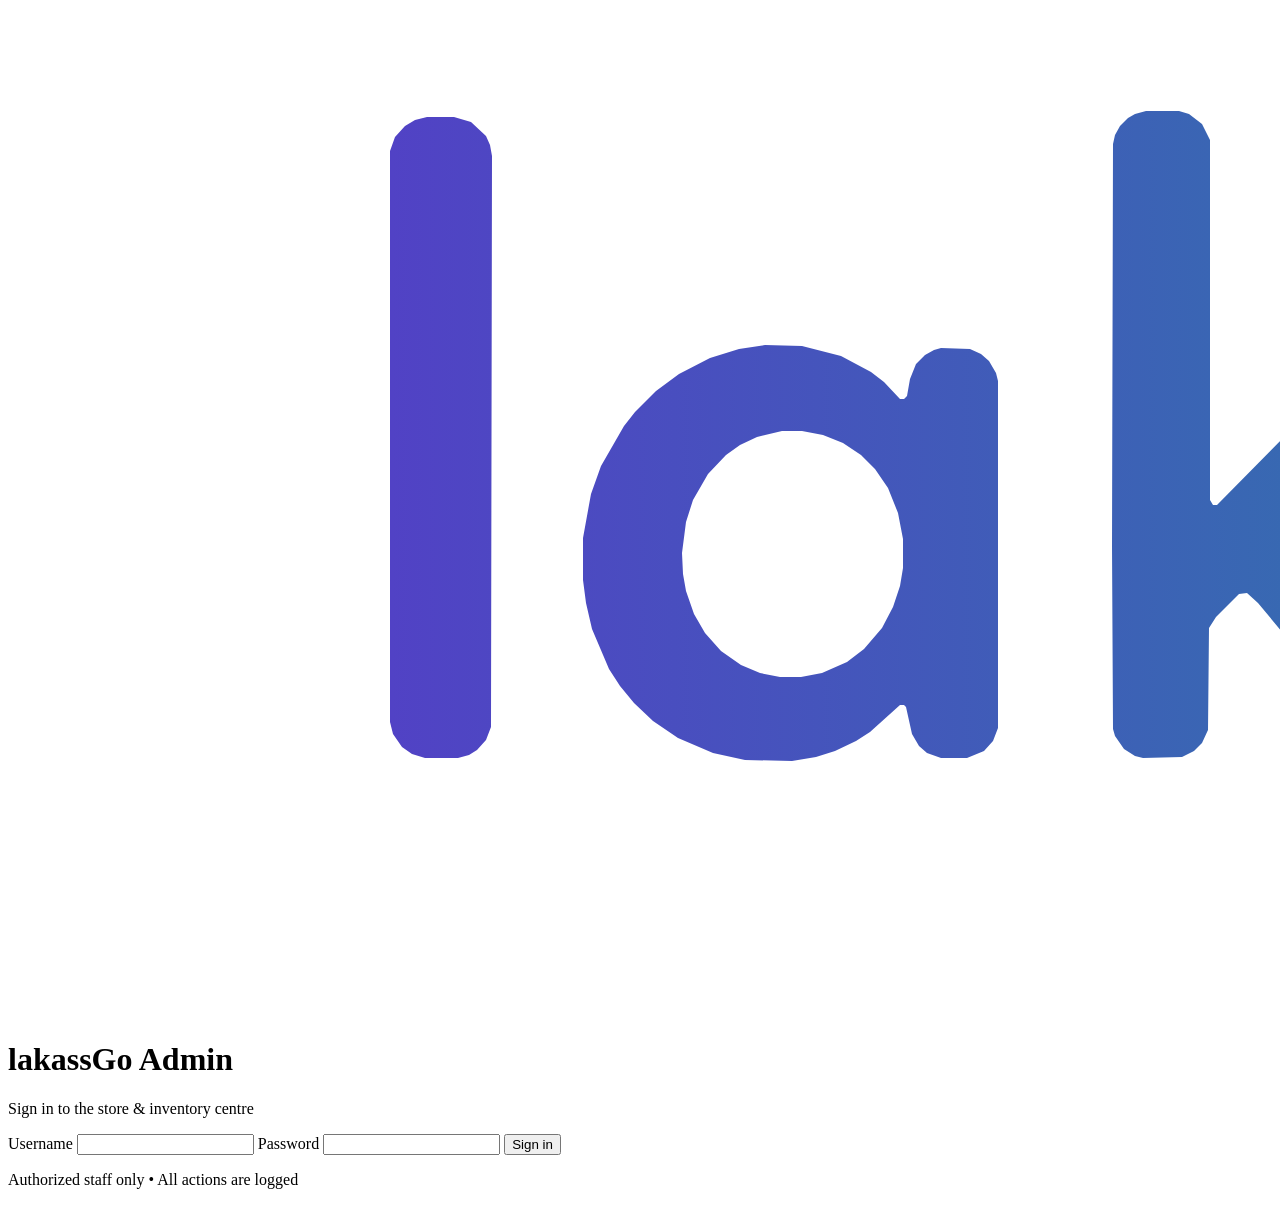
==== admin.html @ 83afafa0 "Add admin.html for admin interface structure This file contains the HTML structure for the lakassGo " ====
<!DOCTYPE html>
<html lang="en">
<head>
<meta charset="UTF-8" />
<meta name="viewport" content="width=device-width, initial-scale=1.0" />
<title>lakassGo Admin — Store &amp; inventory centre</title>
<meta name="robots" content="noindex, nofollow" />
<link rel="icon" type="image/svg+xml" href="assets/logo.svg" />
<link rel="preconnect" href="https://fonts.googleapis.com" />
<link rel="preconnect" href="https://fonts.gstatic.com" crossorigin />
<link href="https://fonts.googleapis.com/css2?family=Inter:wght@400;500;700;800&display=swap" rel="stylesheet" />
<link rel="stylesheet" href="admin.css" />
</head>
<body class="login-page">

<!-- Login -->
<form class="login-card" id="loginForm">
  <img src="assets/logo.svg" alt="lakassGo" />
  <h1>lakassGo Admin</h1>
  <p>Sign in to the store &amp; inventory centre</p>
  <p class="login-error" id="loginError" hidden>Wrong username or password.</p>
  <label>Username
    <input type="text" id="loginUser" autocomplete="username" required />
  </label>
  <label>Password
    <input type="password" id="loginPass" autocomplete="current-password" required />
  </label>
  <button type="submit" class="btn btn-primary btn-block">Sign in</button>
  <p class="login-note">Authorized staff only &bull; All actions are logged</p>
</form>

<!-- App -->
<div class="app" id="app" hidden>
  <aside class="sidebar" id="sidebar">
    <div class="side-brand">
      <img src="assets/logo.svg" alt="lakassGo" />
      <strong>Store &amp; inventory centre<small>lakassGo admin</small></strong>
    </div>
    <nav class="side-nav" id="sideNav">
      <button class="side-item active" data-view="dashboard"><span>🏠</span>Dashboard</button>
      <button class="side-item" data-view="orders"><span>🛍️</span>Orders &amp; fulfillment</button>
      <button class="side-item" data-view="delivery"><span>🚚</span>Delivery</button>
      <button class="side-item" data-view="chat"><span>💬</span>Chat</button>
      <button class="side-item" data-view="products"><span>📦</span>Product catalog</button>
      <button class="side-item" data-view="inventory"><span>🏷️</span>Inventory</button>
      <button class="side-item" data-view="catalogue"><span>📄</span>Catalogue builder</button>
      <button class="side-item" data-view="slider"><span>🖼️</span>Home slider</button>
      <button class="side-item" data-view="reporting"><span>📈</span>Reporting</button>
      <button class="side-item" data-view="marketing"><span>📢</span>Marketing</button>
      <button class="side-item" data-view="channels"><span>🔖</span>Sales channels</button>
      <button class="side-item" data-view="gshopping"><span>🛒</span>Google Shopping</button>
      <button class="side-item" data-view="feed"><span>🔄</span>Daily catalogue feed</button>
      <button class="side-item" data-view="intelligence"><span>🧠</span>Intelligence</button>
      <button class="side-item" data-view="strategy"><span>⚙️</span>360 Strategy Engine</button>
      <button class="side-item" data-view="finance"><span>💵</span>Finance</button>
      <button class="side-item" data-view="rpay"><span>💳</span>Rpay</button>
      <button class="side-item" data-view="procurement"><span>📋</span>Procurement</button>
      <button class="side-item" data-view="store"><span>🌐</span>Public store</button>
    </nav>
    <div class="side-foot">v1.0 &bull; © <span id="year"></span> lakassGo</div>
  </aside>

  <div class="main">
    <header class="topbar">
      <div class="topbar-left">
        <button class="menu-btn" id="menuBtn" aria-label="Menu">≡</button>
        <span class="conn"><span class="conn-dot"></span>Database connected</span>
      </div>
      <div class="topbar-right">
        <span class="top-btn manage-wrap" id="manageBtn">🏪 Main store (Casablanca) ▾</span>
        <select class="top-btn" id="langSel">
          <option>🇬🇧 EN</option>
          <option>🇫🇷 FR</option>
          <option>🇲🇦 AR</option>
        </select>
        <span class="profile top-btn">
          <span class="avatar">A</span>
          <span class="p-name">Admin<small>Administrator</small></span>
        </span>
        <button class="signout" id="signOutBtn">Sign out ⎋</button>
      </div>
    </header>

    <main class="content">

      <!-- Dashboard -->
      <section class="view" id="view-dashboard">
        <div class="view-head">
          <div>
            <h1>Dashboard</h1>
            <p>Storefront performance at a glance</p>
          </div>
          <div class="head-tools">
            <select id="rangeSel">
              <option value="7">Last 7 days</option>
              <option value="30">Last 30 days</option>
              <option value="90">Last 90 days</option>
              <option value="365">Last 365 days</option>
            </select>
          </div>
        </div>

        <div class="stat-grid">
          <div class="card stat-card stat-green">
            <div class="stat-label">Sessions</div>
            <div class="stat-value" id="stSessions">955</div>
            <div class="stat-delta up">↑ 87.7% vs previous</div>
          </div>
          <div class="card stat-card stat-blue">
            <div class="stat-label">Page views</div>
            <div class="stat-value" id="stViews">1,111</div>
            <div class="stat-note" id="stViewsNote">12 pages per session</div>
          </div>
          <div class="card stat-card stat-dark">
            <div class="stat-label">Conversion</div>
            <div class="stat-value" id="stConv">0.2%</div>
            <div class="stat-note" id="stConvNote">2 sessions that ordered</div>
          </div>
          <div class="card stat-card stat-red">
            <div class="stat-label">Revenue</div>
            <div class="stat-value" id="stRev">$ 0.00</div>
            <div class="stat-delta down">↓ 100% vs previous</div>
          </div>
        </div>

        <div class="card card-pad">
          <h2>Sessions by day</h2>
          <p class="card-sub">Unique visits to the storefront per day</p>
          <div class="bar-chart" id="barChart"></div>
        </div>

        <div class="grid-2">
          <div class="card">
            <div class="card-head"><div><h2>Top pages</h2><p class="card-sub">Most viewed storefront pages</p></div></div>
            <div class="table-wrap">
              <table>
                <thead><tr><th>Page</th><th>Views</th><th>Visitors</th></tr></thead>
                <tbody>
                  <tr><td class="cell-strong">/</td><td class="mono">412</td><td class="mono">386</td></tr>
                  <tr><td class="cell-strong">/category/brakes</td><td class="mono">233</td><td class="mono">201</td></tr>
                  <tr><td class="cell-strong">/product/front-ceramic-brake-pad-set</td><td class="mono">187</td><td class="mono">164</td></tr>
                  <tr><td class="cell-strong">/category/tires-wheels</td><td class="mono">146</td><td class="mono">133</td></tr>
                  <tr><td class="cell-strong">/bestsellers</td><td class="mono">133</td><td class="mono">118</td></tr>
                </tbody>
              </table>
            </div>
          </div>
          <div class="card">
            <div class="card-head"><div><h2>Traffic sources</h2><p class="card-sub">Where sessions come from</p></div></div>
            <div class="table-wrap">
              <table>
                <thead><tr><th>Source</th><th>Sessions</th><th>Share</th></tr></thead>
                <tbody>
                  <tr><td class="cell-strong">Direct / none</td><td class="mono">331</td><td class="mono">34.7%</td></tr>
                  <tr><td class="cell-strong">Google search</td><td class="mono">287</td><td class="mono">30.1%</td></tr>
                  <tr><td class="cell-strong">Instagram</td><td class="mono">164</td><td class="mono">17.2%</td></tr>
                  <tr><td class="cell-strong">WhatsApp</td><td class="mono">118</td><td class="mono">12.4%</td></tr>
                  <tr><td class="cell-strong">Meta Ads</td><td class="mono">55</td><td class="mono">5.8%</td></tr>
                </tbody>
              </table>
            </div>
          </div>
        </div>
      </section>

      <!-- Dynamic views (rendered by admin.js) -->
      <section class="view" id="view-orders" hidden></section>
      <section class="view" id="view-delivery" hidden></section>
      <section class="view" id="view-chat" hidden></section>
      <section class="view" id="view-products" hidden></section>
      <section class="view" id="view-inventory" hidden></section>
      <section class="view" id="view-catalogue" hidden></section>
      <section class="view" id="view-slider" hidden></section>
      <section class="view" id="view-reporting" hidden></section>
      <section class="view" id="view-marketing" hidden></section>
      <section class="view" id="view-channels" hidden></section>
      <section class="view" id="view-gshopping" hidden></section>
      <section class="view" id="view-feed" hidden></section>
      <section class="view" id="view-intelligence" hidden></section>
      <section class="view" id="view-strategy" hidden></section>
      <section class="view" id="view-finance" hidden></section>
      <section class="view" id="view-rpay" hidden></section>
      <section class="view" id="view-procurement" hidden></section>
      <section class="view" id="view-store" hidden></section>

    </main>
  </div>
</div>

<script src="admin.js"></script>
</body>
</html>
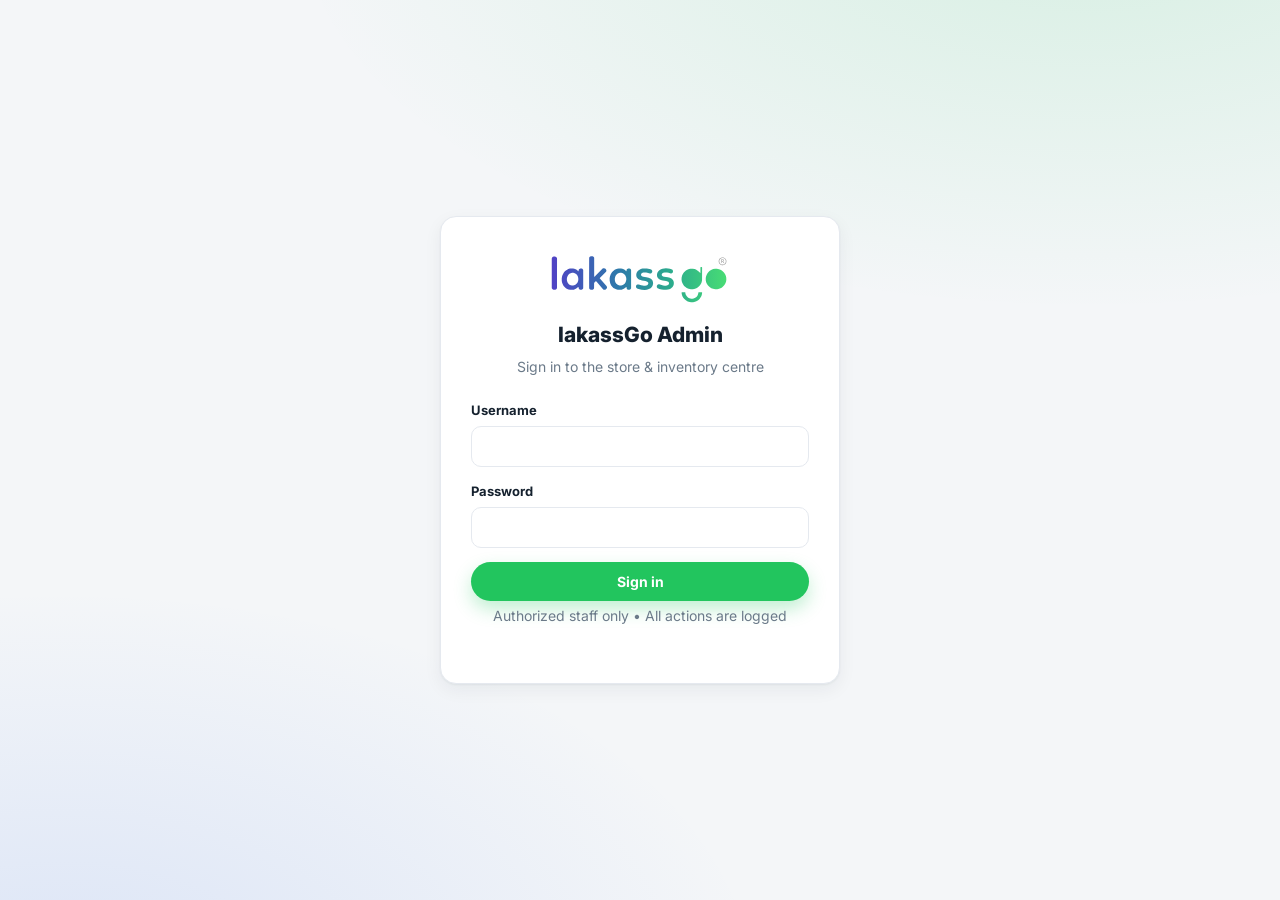
==== commit e25db618: "Update inventory button icon and store selection" ====
--- a/admin.html
+++ b/admin.html
@@ -42,7 +42,7 @@
       <button class="side-item" data-view="delivery"><span>🚚</span>Delivery</button>
       <button class="side-item" data-view="chat"><span>💬</span>Chat</button>
       <button class="side-item" data-view="products"><span>📦</span>Product catalog</button>
-      <button class="side-item" data-view="inventory"><span>🏷️</span>Inventory</button>
+      <button class="side-item" data-view="inventory"><span>🎟️</span>Inventory</button>
       <button class="side-item" data-view="catalogue"><span>📄</span>Catalogue builder</button>
       <button class="side-item" data-view="slider"><span>🖼️</span>Home slider</button>
       <button class="side-item" data-view="reporting"><span>📈</span>Reporting</button>
@@ -67,7 +67,17 @@
         <span class="conn"><span class="conn-dot"></span>Database connected</span>
       </div>
       <div class="topbar-right">
-        <span class="top-btn manage-wrap" id="manageBtn">🏪 Main store (Casablanca) ▾</span>
+        <select class="top-btn manage-wrap" id="manageSel" aria-label="Store location">
+          <option selected>🏢 Main store (München)</option>
+          <option>🇩🇿 Algeria</option>
+          <option>🇹🇷 Turkey</option>
+          <option>🇷🇺 Russia</option>
+          <option>🇨🇳 China</option>
+          <option>🇫🇷 France</option>
+          <option>🇺🇸 USA</option>
+          <option>🇨🇦 Canada</option>
+          <option>🌎 LATAM</option>
+        </select>
         <select class="top-btn" id="langSel">
           <option>🇬🇧 EN</option>
           <option>🇫🇷 FR</option>
@@ -77,7 +87,7 @@
           <span class="avatar">A</span>
           <span class="p-name">Admin<small>Administrator</small></span>
         </span>
-        <button class="signout" id="signOutBtn">Sign out ⎋</button>
+        <button class="signout" id="signOutBtn">Sign out ⌋</button>
       </div>
     </header>
 
--- a/admin.css
+++ b/admin.css
@@ -0,0 +1,240 @@
+/* ================= lakassGo Admin — Design System ================= */
+:root {
+  --side: #2c3e50;
+  --side-2: #22303f;
+  --side-text: #b6c2cf;
+  --green: #22c55e;
+  --green-dark: #16a34a;
+  --blue: #2563eb;
+  --dark: #2c3e50;
+  --red: #e11d48;
+  --amber: #f59e0b;
+  --bg: #f4f6f8;
+  --card: #ffffff;
+  --line: #e5e9ef;
+  --ink: #15212e;
+  --muted: #6b7a89;
+  --radius: 12px;
+  --shadow: 0 1px 2px rgba(21, 33, 46, .05), 0 6px 18px rgba(21, 33, 46, .06);
+}
+
+* { margin: 0; padding: 0; box-sizing: border-box; }
+[hidden] { display: none !important; }
+html { height: 100%; }
+body {
+  font-family: "Inter", "Segoe UI", Tahoma, sans-serif;
+  color: var(--ink); background: var(--bg);
+  line-height: 1.55; min-height: 100vh;
+}
+img { max-width: 100%; display: block; }
+a { color: inherit; text-decoration: none; }
+button { font-family: inherit; cursor: pointer; border: none; background: none; }
+input, select { font-family: inherit; }
+
+/* ---------- Login ---------- */
+.login-page {
+  display: grid; place-items: center; min-height: 100vh; padding: 20px;
+  background:
+    radial-gradient(800px 400px at 85% -10%, rgba(34, 197, 94, .14), transparent),
+    radial-gradient(700px 400px at 5% 110%, rgba(37, 99, 235, .12), transparent),
+    var(--bg);
+}
+.login-card {
+  width: min(400px, 100%); background: var(--card); border: 1px solid var(--line);
+  border-radius: 16px; box-shadow: var(--shadow); padding: 34px 30px; text-align: center;
+}
+.login-card img { height: 52px; width: auto; margin: 0 auto 16px; }
+.login-card h1 { font-size: 21px; font-weight: 800; }
+.login-card > p { color: var(--muted); font-size: 14px; margin: 4px 0 22px; }
+.login-card label { display: block; text-align: left; font-size: 13px; font-weight: 700; margin-bottom: 14px; }
+.login-card input {
+  width: 100%; margin-top: 6px; padding: 11px 13px;
+  border: 1.5px solid var(--line); border-radius: 10px; font-size: 14px; color: var(--ink);
+  background: #fff;
+}
+.login-card input:focus { outline: none; border-color: var(--blue); box-shadow: 0 0 0 4px rgba(37, 99, 235, .1); }
+.login-error {
+  background: rgba(225, 29, 72, .08); color: var(--red); font-size: 13px; font-weight: 600;
+  padding: 9px 12px; border-radius: 8px; margin-bottom: 14px; text-align: left;
+}
+.login-note { color: var(--muted); font-size: 12px; margin-top: 16px; }
+.btn {
+  display: inline-flex; align-items: center; justify-content: center; gap: 8px;
+  padding: 11px 20px; border-radius: 999px; font-weight: 700; font-size: 14px; transition: .2s;
+}
+.btn-primary { background: var(--green); color: #fff; box-shadow: 0 8px 18px rgba(34, 197, 94, .28); }
+.btn-primary:hover { background: var(--green-dark); }
+.btn-block { width: 100%; }
+.btn-ghost { background: #fff; border: 1.5px solid var(--line); color: var(--ink); }
+.btn-ghost:hover { border-color: var(--blue); color: var(--blue); }
+
+/* ---------- App shell ---------- */
+.app { display: flex; min-height: 100vh; }
+.sidebar {
+  width: 248px; flex-shrink: 0; background: var(--side); color: var(--side-text);
+  display: flex; flex-direction: column; position: sticky; top: 0; height: 100vh; overflow-y: auto;
+}
+.side-brand {
+  display: flex; align-items: center; gap: 10px; padding: 16px 18px;
+  border-bottom: 1px solid rgba(255, 255, 255, .08);
+}
+.side-brand img { height: 30px; width: auto; background: #fff; border-radius: 8px; padding: 3px 6px; }
+.side-brand strong { color: #fff; font-size: 14px; line-height: 1.3; }
+.side-brand small { display: block; font-size: 11px; font-weight: 400; color: var(--side-text); }
+.side-nav { flex: 1; padding: 12px 10px; display: grid; gap: 2px; align-content: start; }
+.side-nav h6 {
+  font-size: 10.5px; letter-spacing: .12em; text-transform: uppercase;
+  color: #7d8fa0; padding: 12px 10px 4px; font-weight: 800;
+}
+.side-item {
+  display: flex; align-items: center; gap: 11px; width: 100%;
+  padding: 9px 12px; border-radius: 9px; font-size: 13.5px; font-weight: 500;
+  color: var(--side-text); text-align: left; transition: .15s;
+}
+.side-item span { font-size: 16px; width: 20px; text-align: center; }
+.side-item:hover { background: rgba(255, 255, 255, .06); color: #fff; }
+.side-item.active {
+  background: rgba(34, 197, 94, .16); color: #fff; font-weight: 700;
+  box-shadow: inset 3px 0 0 var(--green);
+}
+.side-foot { padding: 12px 18px; font-size: 11.5px; color: #7d8fa0; border-top: 1px solid rgba(255, 255, 255, .08); }
+
+.main { flex: 1; min-width: 0; display: flex; flex-direction: column; }
+.topbar {
+  position: sticky; top: 0; z-index: 40; background: #fff; border-bottom: 1px solid var(--line);
+  display: flex; align-items: center; justify-content: space-between; gap: 14px;
+  padding: 10px 22px; flex-wrap: wrap;
+}
+.topbar-left { display: flex; align-items: center; gap: 10px; font-size: 14px; font-weight: 700; }
+.menu-btn { display: none; font-size: 20px; padding: 4px 8px; }
+.conn { display: flex; align-items: center; gap: 7px; color: var(--muted); font-size: 13px; font-weight: 500; }
+.conn-dot { width: 9px; height: 9px; border-radius: 999px; background: var(--green); box-shadow: 0 0 0 4px rgba(34, 197, 94, .18); }
+.topbar-right { display: flex; align-items: center; gap: 10px; flex-wrap: wrap; }
+.top-btn {
+  display: flex; align-items: center; gap: 8px; padding: 8px 13px;
+  border: 1.5px solid var(--line); border-radius: 999px; font-size: 13px; font-weight: 600; background: #fff;
+}
+.top-btn:hover { border-color: var(--blue); }
+.profile { display: flex; align-items: center; gap: 9px; padding: 4px 10px 4px 4px; }
+.avatar {
+  width: 34px; height: 34px; border-radius: 999px; background: var(--dark); color: #fff;
+  display: grid; place-items: center; font-weight: 800; font-size: 14px;
+}
+.profile .p-name { font-size: 13px; font-weight: 700; line-height: 1.2; }
+.profile .p-name small { display: block; font-weight: 500; color: var(--muted); font-size: 11.5px; }
+.signout { color: var(--red); font-weight: 700; font-size: 13px; padding: 8px 12px; border-radius: 999px; }
+.signout:hover { background: rgba(225, 29, 72, .08); }
+
+.content { padding: 24px 22px 40px; display: grid; gap: 18px; align-content: start; flex: 1; }
+
+/* ---------- Views & cards ---------- */
+.view { display: grid; gap: 18px; }
+.view-head { display: flex; align-items: flex-end; justify-content: space-between; gap: 14px; flex-wrap: wrap; }
+.view-head h1 { font-size: 22px; font-weight: 800; }
+.view-head p { color: var(--muted); font-size: 13.5px; }
+.head-tools { display: flex; align-items: center; gap: 10px; }
+.head-tools select {
+  padding: 9px 12px; border-radius: 10px; border: 1.5px solid var(--line); font-size: 13.5px; background: #fff;
+}
+.card { background: var(--card); border: 1px solid var(--line); border-radius: var(--radius); box-shadow: var(--shadow); }
+.card-pad { padding: 18px; }
+.card h2 { font-size: 15.5px; font-weight: 800; }
+.card .card-sub { color: var(--muted); font-size: 12.5px; margin-top: 2px; }
+.card-head { display: flex; align-items: flex-start; justify-content: space-between; gap: 12px; padding: 16px 18px 0; }
+
+.stat-grid { display: grid; grid-template-columns: repeat(4, 1fr); gap: 14px; }
+.stat-card { padding: 18px; position: relative; overflow: hidden; }
+.stat-card::before { content: ""; position: absolute; top: 0; inset-inline-start: 0; width: 5px; height: 100%; }
+.stat-green::before { background: var(--green); }
+.stat-blue::before { background: var(--blue); }
+.stat-dark::before { background: var(--dark); }
+.stat-red::before { background: var(--red); }
+.stat-label { color: var(--muted); font-size: 12.5px; font-weight: 700; letter-spacing: .02em; }
+.stat-value { font-size: 26px; font-weight: 800; margin: 4px 0 2px; }
+.stat-delta { font-size: 12.5px; font-weight: 700; }
+.stat-delta.up { color: var(--green); }
+.stat-delta.down { color: var(--red); }
+.stat-delta.flat { color: var(--muted); }
+.stat-note { color: var(--muted); font-size: 12px; }
+
+.grid-2 { display: grid; grid-template-columns: 1.4fr 1fr; gap: 18px; align-items: start; }
+
+/* ---------- Chart ---------- */
+.bar-chart { display: flex; align-items: flex-end; gap: 10px; height: 220px; padding: 12px 0 4px; }
+.bar-col { flex: 1; display: flex; flex-direction: column; align-items: center; gap: 6px; height: 100%; justify-content: flex-end; }
+.bar {
+  width: 100%; max-width: 46px; border-radius: 7px 7px 3px 3px;
+  background: linear-gradient(180deg, #4ade80, var(--green-dark));
+  transition: height .3s ease; position: relative;
+}
+.bar-col:hover .bar { filter: brightness(1.06); }
+.bar-tip {
+  position: absolute; top: -24px; inset-inline-start: 50%; transform: translateX(-50%);
+  background: var(--dark); color: #fff; font-size: 11px; font-weight: 700;
+  padding: 2px 8px; border-radius: 999px; white-space: nowrap; opacity: 0; pointer-events: none; transition: .15s;
+}
+.bar-col:hover .bar-tip { opacity: 1; }
+.bar-label { font-size: 11.5px; color: var(--muted); font-weight: 600; }
+
+/* ---------- Tables ---------- */
+.table-wrap { overflow-x: auto; padding: 8px 6px 10px; }
+table { width: 100%; border-collapse: collapse; font-size: 13.5px; }
+th {
+  text-align: left; font-size: 11.5px; letter-spacing: .06em; text-transform: uppercase;
+  color: var(--muted); font-weight: 800; padding: 10px 12px; border-bottom: 1px solid var(--line); white-space: nowrap;
+}
+td { padding: 11px 12px; border-bottom: 1px solid #eef1f5; vertical-align: middle; }
+tbody tr:last-child td { border-bottom: none; }
+tbody tr:hover { background: #f8fafc; }
+.mono { font-variant-numeric: tabular-nums; }
+.cell-strong { font-weight: 700; }
+.cell-muted { color: var(--muted); font-size: 12.5px; }
+.row-art { font-size: 22px; margin-inline-end: 10px; }
+
+.pill {
+  display: inline-block; padding: 3px 11px; border-radius: 999px;
+  font-size: 11.5px; font-weight: 700; white-space: nowrap;
+}
+.pill-green { background: rgba(34, 197, 94, .12); color: var(--green-dark); }
+.pill-blue { background: rgba(37, 99, 235, .1); color: var(--blue); }
+.pill-amber { background: rgba(245, 158, 11, .14); color: #b45309; }
+.pill-red { background: rgba(225, 29, 72, .1); color: var(--red); }
+.pill-gray { background: #eef1f5; color: var(--muted); }
+
+.chip-row { display: flex; gap: 8px; flex-wrap: wrap; }
+.chip {
+  padding: 7px 14px; border-radius: 999px; border: 1.5px solid var(--line);
+  font-size: 12.5px; font-weight: 600; background: #fff; color: var(--ink-2, #334155);
+}
+.chip:hover { border-color: var(--blue); color: var(--blue); }
+.chip.active { background: var(--dark); border-color: var(--dark); color: #fff; }
+
+/* ---------- Misc widgets ---------- */
+.tile-grid { display: grid; grid-template-columns: repeat(3, 1fr); gap: 14px; }
+.tile { padding: 16px; display: flex; gap: 13px; align-items: center; }
+.tile-ico { font-size: 26px; }
+.tile h3 { font-size: 14px; font-weight: 800; }
+.tile p { color: var(--muted); font-size: 12.5px; }
+.tile .pill { margin-inline-start: auto; }
+.progress { height: 8px; background: #eef1f5; border-radius: 999px; overflow: hidden; }
+.progress > span { display: block; height: 100%; border-radius: 999px; background: var(--green); }
+.kv { display: flex; justify-content: space-between; font-size: 13.5px; padding: 7px 0; }
+.kv span { color: var(--muted); }
+.kv strong { font-variant-numeric: tabular-nums; }
+.list-clean { list-style: none; display: grid; gap: 10px; }
+.list-clean li {
+  display: flex; align-items: center; gap: 11px; padding: 11px 13px;
+  border: 1px solid var(--line); border-radius: 10px; font-size: 13.5px;
+}
+.list-clean .badge { margin-inline-start: auto; font-size: 11.5px; }
+
+@media (max-width: 1120px) {
+  .stat-grid { grid-template-columns: repeat(2, 1fr); }
+  .grid-2, .tile-grid { grid-template-columns: 1fr; }
+}
+@media (max-width: 900px) {
+  .sidebar { position: fixed; z-index: 60; inset-inline-start: 0; transform: translateX(-100%); transition: .25s; }
+  .sidebar.open { transform: none; }
+  .menu-btn { display: block; }
+  .topbar-right .manage-wrap, .topbar-right .lang-wrap { display: none; }
+}
